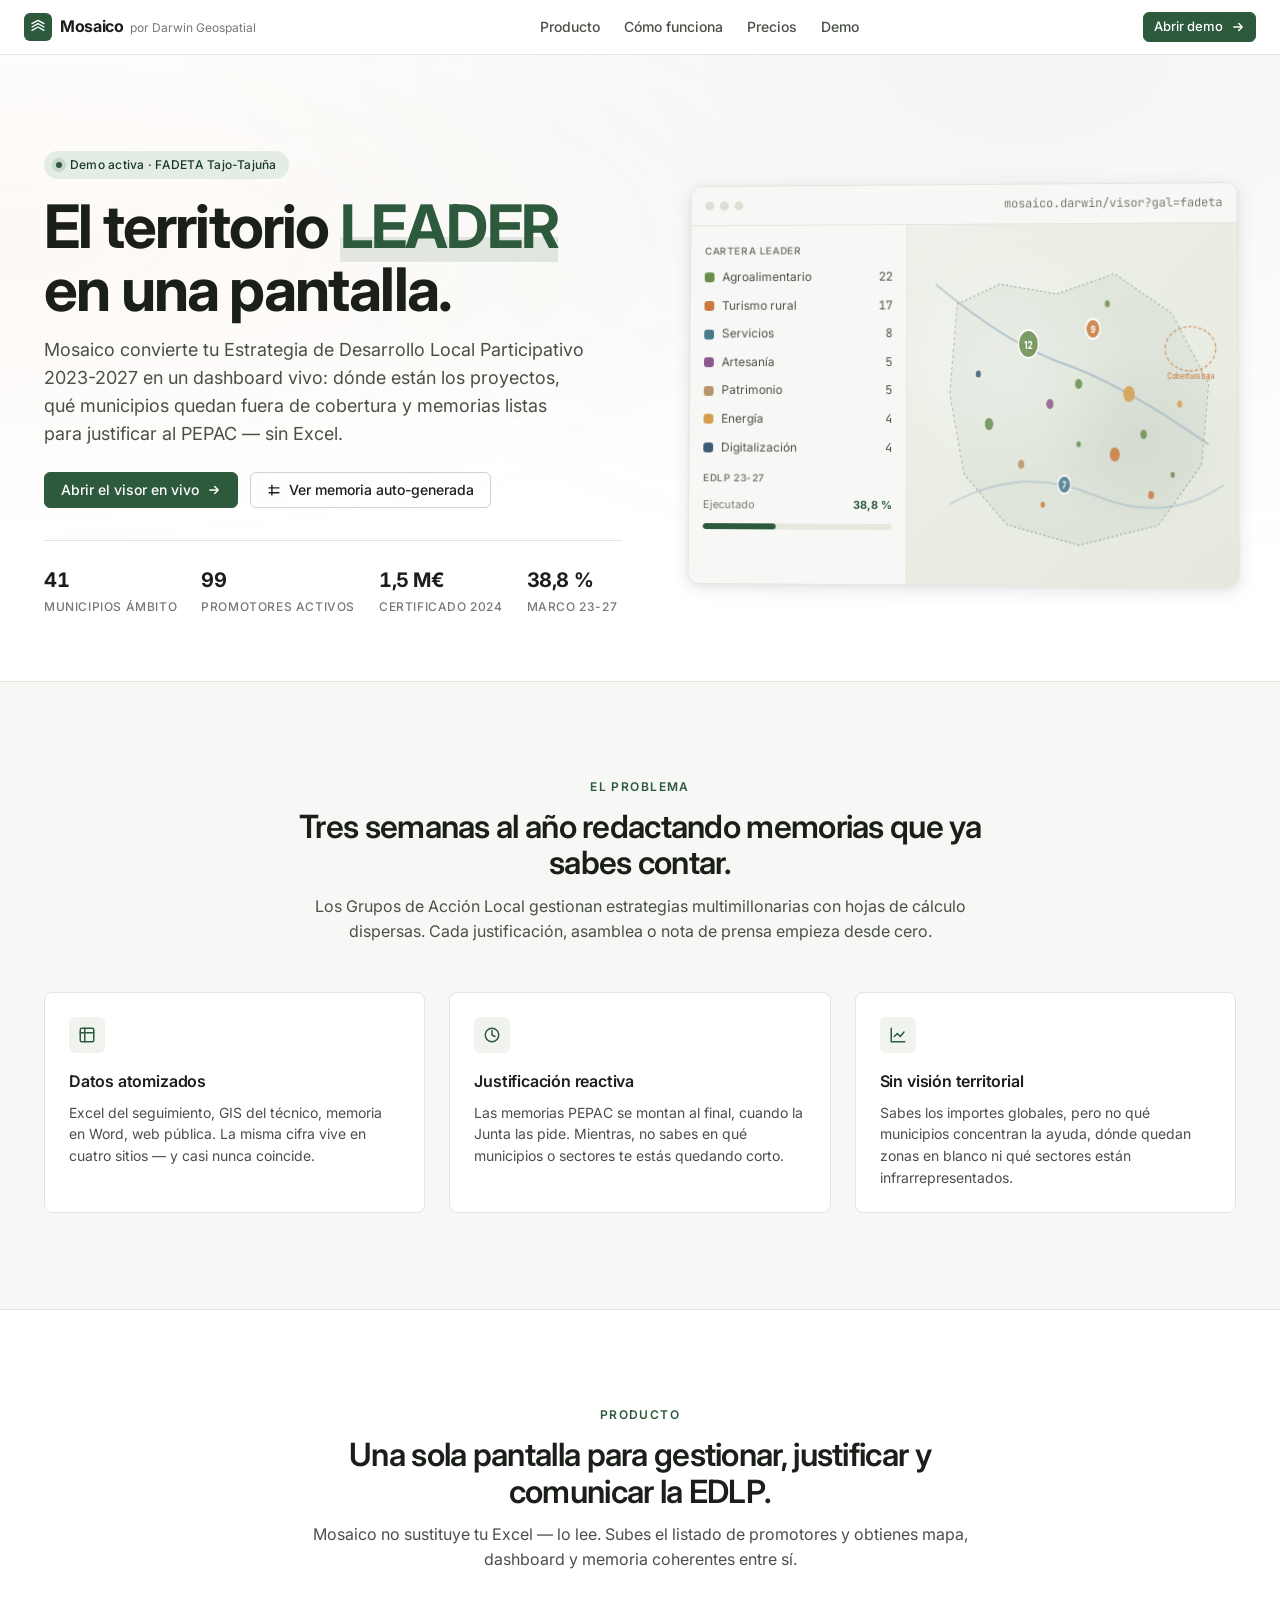
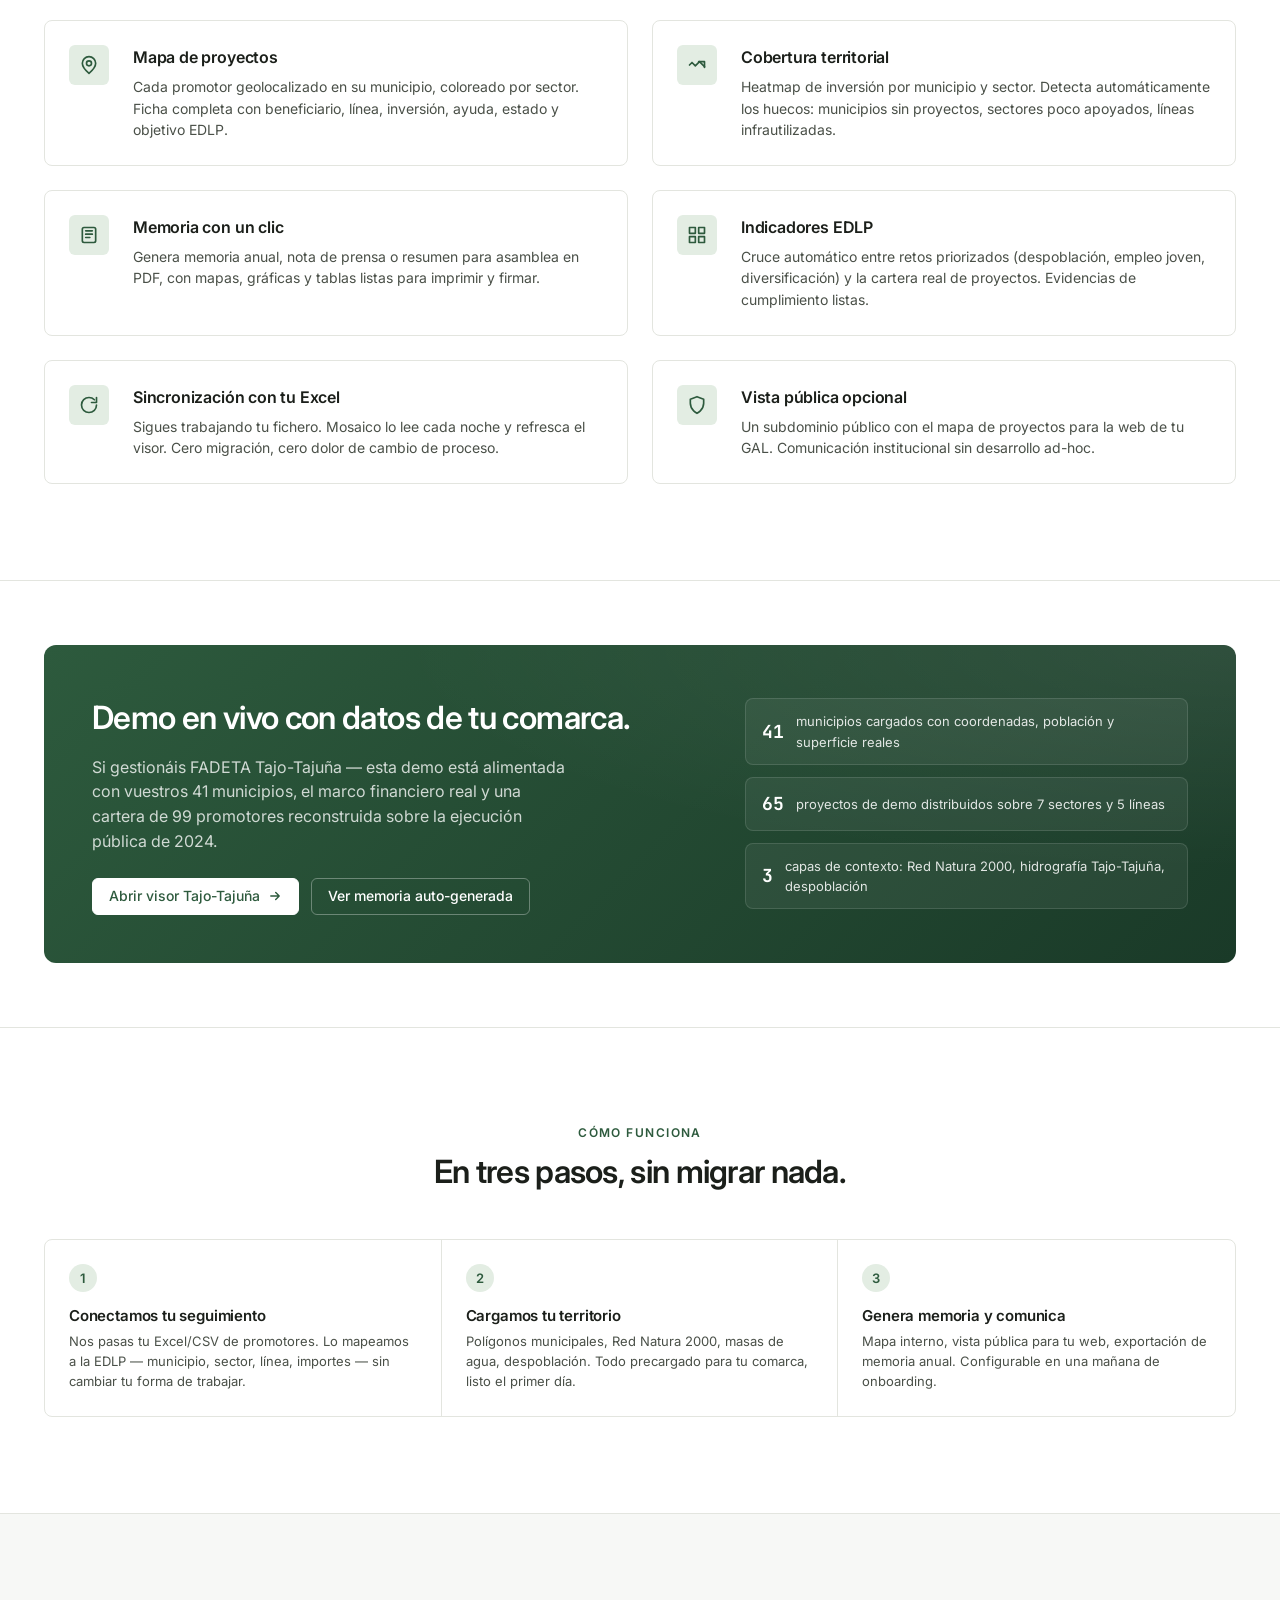
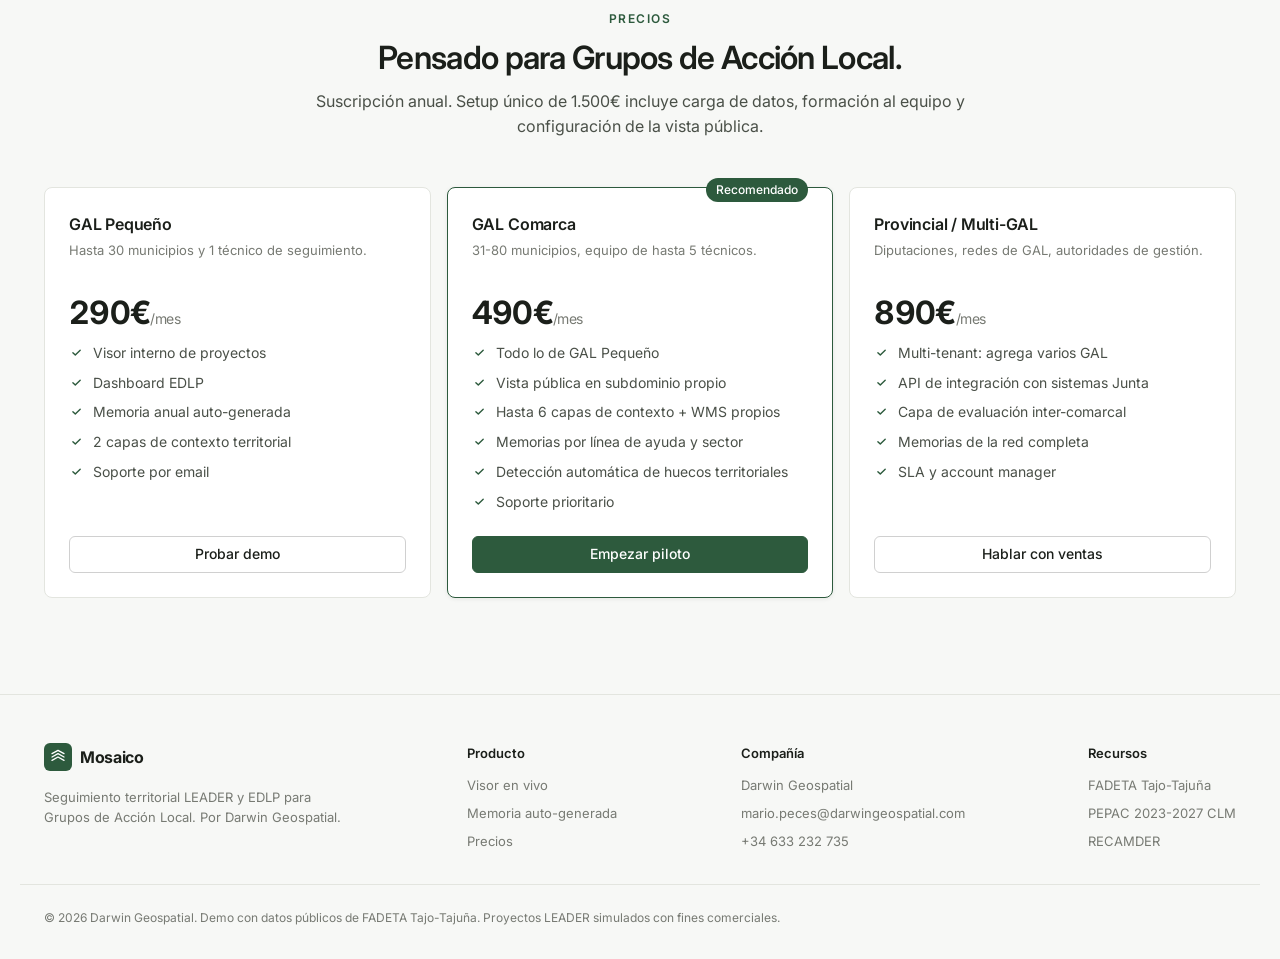
==== index.html @ a71afa83 "Add Mosaico: visor + landing + memoria LEADER FADETA Tajo-Tajuña Sitio estático servible desde GitHu" ====
<!DOCTYPE html>
<html lang="es">
<head>
<meta charset="UTF-8" />
<meta name="viewport" content="width=device-width, initial-scale=1" />
<title>Mosaico · Seguimiento territorial LEADER para Grupos de Acción Local</title>
<meta name="description" content="Mosaico convierte tu EDLP 2023-2027 en un dashboard vivo. Visor de proyectos LEADER, indicadores de cobertura territorial y memoria con un clic. Demo en vivo con datos de FADETA Tajo-Tajuña." />
<link rel="icon" type="image/svg+xml" href="data:image/svg+xml;utf8,<svg xmlns='http://www.w3.org/2000/svg' viewBox='0 0 32 32'><rect width='32' height='32' rx='7' fill='%232D5A3D'/><path d='M9 22V13l7-4 7 4v9' stroke='white' stroke-width='2' fill='none' stroke-linecap='round' stroke-linejoin='round'/><circle cx='16' cy='17' r='2.2' fill='white'/></svg>" />
<link rel="preconnect" href="https://fonts.googleapis.com" />
<link rel="preconnect" href="https://fonts.gstatic.com" crossorigin />
<link href="https://fonts.googleapis.com/css2?family=Inter:wght@400;500;600;700;800&family=JetBrains+Mono:wght@400;500;700&display=swap" rel="stylesheet" />
<link rel="stylesheet" href="assets/css/main.css" />
<link rel="stylesheet" href="assets/css/landing.css" />
</head>
<body>

<!-- =========== Topbar =========== -->
<header class="topbar">
  <a class="brand" href="./">
    <span class="brand-mark" aria-hidden="true">
      <svg viewBox="0 0 24 24" fill="none" stroke="currentColor" stroke-width="2" stroke-linecap="round" stroke-linejoin="round">
        <path d="M3 17l9-5 9 5"/><path d="M3 12l9-5 9 5"/><path d="M3 7l9-5 9 5"/>
      </svg>
    </span>
    <span class="brand-name">Mosaico<span class="sub">por Darwin Geospatial</span></span>
  </a>
  <nav class="nav-links">
    <a href="#producto">Producto</a>
    <a href="#como-funciona">Cómo funciona</a>
    <a href="#precios">Precios</a>
    <a href="visor.html">Demo</a>
  </nav>
  <div style="display:flex; gap:8px;">
    <a href="visor.html" class="btn btn-primary btn-sm">
      Abrir demo
      <svg viewBox="0 0 20 20" fill="currentColor"><path d="M3 10a1 1 0 011-1h9.586L10.293 5.707a1 1 0 011.414-1.414l5 5a1 1 0 010 1.414l-5 5a1 1 0 01-1.414-1.414L13.586 11H4a1 1 0 01-1-1z"/></svg>
    </a>
  </div>
</header>

<!-- =========== Hero =========== -->
<section class="hero">
  <div class="container">
    <div class="hero-grid">
      <div>
        <span class="hero-eyebrow"><span class="dot"></span> Demo activa · FADETA Tajo-Tajuña</span>
        <h1>El territorio <em>LEADER</em><br/>en una pantalla.</h1>
        <p class="hero-sub">
          Mosaico convierte tu Estrategia de Desarrollo Local Participativo 2023-2027 en un dashboard vivo:
          dónde están los proyectos, qué municipios quedan fuera de cobertura y memorias listas para justificar al PEPAC — sin Excel.
        </p>
        <div class="hero-actions">
          <a class="btn btn-primary" href="visor.html">
            Abrir el visor en vivo
            <svg viewBox="0 0 20 20" fill="currentColor"><path d="M3 10a1 1 0 011-1h9.586L10.293 5.707a1 1 0 011.414-1.414l5 5a1 1 0 010 1.414l-5 5a1 1 0 01-1.414-1.414L13.586 11H4a1 1 0 01-1-1z"/></svg>
          </a>
          <a class="btn btn-ghost" href="memoria.html">
            <svg viewBox="0 0 20 20" fill="none" stroke="currentColor" stroke-width="2" stroke-linecap="round" stroke-linejoin="round">
              <path d="M7 3v14M3 7h14M3 14h14"/>
            </svg>
            Ver memoria auto-generada
          </a>
        </div>

        <div class="hero-meta">
          <div class="item"><span class="num">41</span><span class="lbl">Municipios ámbito</span></div>
          <div class="item"><span class="num">99</span><span class="lbl">Promotores activos</span></div>
          <div class="item"><span class="num">1,5 M€</span><span class="lbl">Certificado 2024</span></div>
          <div class="item"><span class="num">38,8 %</span><span class="lbl">Marco 23-27</span></div>
        </div>
      </div>

      <!-- Preview card (mini mock-up del visor) -->
      <div class="preview-card" aria-hidden="true">
        <div class="preview-card-head">
          <div class="dot-row"><span></span><span></span><span></span></div>
          <div class="url">mosaico.darwin/visor?gal=fadeta</div>
        </div>
        <div class="preview-card-body">
          <aside class="preview-side">
            <div class="label">Cartera LEADER</div>
            <div class="row"><span class="sw" style="background:#6B8E4E"></span><span>Agroalimentario</span><span style="margin-left:auto" class="mono">22</span></div>
            <div class="row"><span class="sw" style="background:#C97B3F"></span><span>Turismo rural</span><span style="margin-left:auto" class="mono">17</span></div>
            <div class="row"><span class="sw" style="background:#4A7A8C"></span><span>Servicios</span><span style="margin-left:auto" class="mono">8</span></div>
            <div class="row"><span class="sw" style="background:#8B5A8C"></span><span>Artesanía</span><span style="margin-left:auto" class="mono">5</span></div>
            <div class="row"><span class="sw" style="background:#B8956A"></span><span>Patrimonio</span><span style="margin-left:auto" class="mono">5</span></div>
            <div class="row"><span class="sw" style="background:#D4A04C"></span><span>Energía</span><span style="margin-left:auto" class="mono">4</span></div>
            <div class="row"><span class="sw" style="background:#3E5C76"></span><span>Digitalización</span><span style="margin-left:auto" class="mono">4</span></div>

            <div class="label">EDLP 23-27</div>
            <div class="row" style="font-size:11px; color:var(--ink-3);">Ejecutado <strong style="color:var(--accent); margin-left:auto;">38,8 %</strong></div>
            <div style="height:6px; background:#E5E9DD; border-radius:3px; overflow:hidden;">
              <div style="height:100%; width:38.8%; background:var(--accent); border-radius:3px;"></div>
            </div>
          </aside>
          <div class="preview-map">
            <svg viewBox="0 0 460 360" preserveAspectRatio="none">
              <!-- river curves (Tajuña + Tajo) -->
              <path d="M40 60 Q140 120, 220 140 T420 220" stroke="#9CB7C9" stroke-width="2.5" fill="none" opacity="0.55"/>
              <path d="M60 280 Q160 240, 260 270 T440 260" stroke="#9CB7C9" stroke-width="2" fill="none" opacity="0.45"/>
              <!-- comarca outline (rough Alcarria shape) -->
              <path d="M70 80 L130 60 L210 70 L290 50 L370 90 L420 160 L410 240 L350 300 L240 320 L140 300 L80 250 L60 170 Z"
                    fill="rgba(45,90,61,0.05)" stroke="rgba(45,90,61,0.3)" stroke-width="1.5" stroke-dasharray="3 3"/>
              <!-- municipality points (approx positions for Alcarria) -->
              <g>
                <!-- Brihuega (big) -->
                <circle cx="170" cy="120" r="14" fill="#6B8E4E" opacity="0.85"/>
                <circle cx="170" cy="120" r="14" fill="none" stroke="#fff" stroke-width="2"/>
                <text x="170" y="125" text-anchor="middle" fill="#fff" font-size="11" font-weight="700" font-family="Inter">12</text>
                <!-- Cifuentes -->
                <circle cx="260" cy="105" r="10" fill="#C97B3F" opacity="0.85"/>
                <circle cx="260" cy="105" r="10" fill="none" stroke="#fff" stroke-width="2"/>
                <text x="260" y="109" text-anchor="middle" fill="#fff" font-size="10" font-weight="700" font-family="Inter">9</text>
                <!-- Sacedón -->
                <circle cx="220" cy="260" r="9" fill="#4A7A8C" opacity="0.85"/>
                <circle cx="220" cy="260" r="9" fill="none" stroke="#fff" stroke-width="2"/>
                <text x="220" y="264" text-anchor="middle" fill="#fff" font-size="10" font-weight="700" font-family="Inter">7</text>
                <!-- Trillo -->
                <circle cx="310" cy="170" r="8" fill="#D4A04C" opacity="0.85"/>
                <!-- Pareja -->
                <circle cx="290" cy="230" r="7" fill="#C97B3F" opacity="0.85"/>
                <!-- Tendilla -->
                <circle cx="115" cy="200" r="6" fill="#6B8E4E" opacity="0.85"/>
                <!-- smaller -->
                <circle cx="200" cy="180" r="5" fill="#8B5A8C" opacity="0.85"/>
                <circle cx="240" cy="160" r="5" fill="#6B8E4E" opacity="0.85"/>
                <circle cx="160" cy="240" r="4.5" fill="#B8956A" opacity="0.85"/>
                <circle cx="330" cy="210" r="4.5" fill="#6B8E4E" opacity="0.85"/>
                <circle cx="340" cy="270" r="4" fill="#C97B3F" opacity="0.85"/>
                <circle cx="100" cy="150" r="3.5" fill="#3E5C76" opacity="0.85"/>
                <circle cx="280" cy="80" r="3.5" fill="#6B8E4E" opacity="0.85"/>
                <circle cx="380" cy="180" r="3.5" fill="#D4A04C" opacity="0.85"/>
                <circle cx="370" cy="250" r="3" fill="#6B8E4E" opacity="0.85"/>
                <circle cx="190" cy="280" r="3" fill="#C97B3F" opacity="0.85"/>
                <circle cx="240" cy="220" r="3" fill="#6B8E4E" opacity="0.85"/>
              </g>
              <!-- highlight gap area -->
              <ellipse cx="395" cy="125" rx="35" ry="22" fill="none" stroke="#C97B3F" stroke-width="1.5" stroke-dasharray="4 3" opacity="0.7"/>
              <text x="395" y="155" text-anchor="middle" font-family="Inter" font-size="9" font-weight="600" fill="#C97B3F" opacity="0.85">Cobertura baja</text>
            </svg>
          </div>
        </div>
      </div>

    </div>
  </div>
</section>

<!-- =========== Problem =========== -->
<section class="section problem" id="producto">
  <div class="container">
    <div class="section-head">
      <div class="section-eyebrow">El problema</div>
      <h2 class="section-title">Tres semanas al año redactando memorias que ya sabes contar.</h2>
      <p class="section-sub">Los Grupos de Acción Local gestionan estrategias multimillonarias con hojas de cálculo dispersas. Cada justificación, asamblea o nota de prensa empieza desde cero.</p>
    </div>
    <div class="problem-grid">
      <div class="problem-card">
        <div class="icon">
          <svg viewBox="0 0 24 24" width="18" height="18" fill="none" stroke="currentColor" stroke-width="2" stroke-linecap="round" stroke-linejoin="round"><rect x="3" y="3" width="18" height="18" rx="2"/><path d="M9 3v18M3 9h18"/></svg>
        </div>
        <h3>Datos atomizados</h3>
        <p>Excel del seguimiento, GIS del técnico, memoria en Word, web pública. La misma cifra vive en cuatro sitios — y casi nunca coincide.</p>
      </div>
      <div class="problem-card">
        <div class="icon">
          <svg viewBox="0 0 24 24" width="18" height="18" fill="none" stroke="currentColor" stroke-width="2" stroke-linecap="round" stroke-linejoin="round"><circle cx="12" cy="12" r="9"/><path d="M12 6v6l4 2"/></svg>
        </div>
        <h3>Justificación reactiva</h3>
        <p>Las memorias PEPAC se montan al final, cuando la Junta las pide. Mientras, no sabes en qué municipios o sectores te estás quedando corto.</p>
      </div>
      <div class="problem-card">
        <div class="icon">
          <svg viewBox="0 0 24 24" width="18" height="18" fill="none" stroke="currentColor" stroke-width="2" stroke-linecap="round" stroke-linejoin="round"><path d="M3 3v18h18"/><path d="M7 14l4-4 4 4 5-6"/></svg>
        </div>
        <h3>Sin visión territorial</h3>
        <p>Sabes los importes globales, pero no qué municipios concentran la ayuda, dónde quedan zonas en blanco ni qué sectores están infrarrepresentados.</p>
      </div>
    </div>
  </div>
</section>

<!-- =========== Features =========== -->
<section class="section">
  <div class="container">
    <div class="section-head">
      <div class="section-eyebrow">Producto</div>
      <h2 class="section-title">Una sola pantalla para gestionar, justificar y comunicar la EDLP.</h2>
      <p class="section-sub">Mosaico no sustituye tu Excel — lo lee. Subes el listado de promotores y obtienes mapa, dashboard y memoria coherentes entre sí.</p>
    </div>
    <div class="features-grid">

      <div class="feature">
        <div class="feature-icon">
          <svg viewBox="0 0 24 24" width="20" height="20" fill="none" stroke="currentColor" stroke-width="2" stroke-linecap="round" stroke-linejoin="round"><circle cx="12" cy="10" r="3"/><path d="M12 2a8 8 0 00-8 8c0 5.4 8 12 8 12s8-6.6 8-12a8 8 0 00-8-8z"/></svg>
        </div>
        <div>
          <h3>Mapa de proyectos</h3>
          <p>Cada promotor geolocalizado en su municipio, coloreado por sector. Ficha completa con beneficiario, línea, inversión, ayuda, estado y objetivo EDLP.</p>
        </div>
      </div>

      <div class="feature">
        <div class="feature-icon">
          <svg viewBox="0 0 24 24" width="20" height="20" fill="none" stroke="currentColor" stroke-width="2" stroke-linecap="round" stroke-linejoin="round"><path d="M3 12l3-3 4 4 5-5 6 6"/><path d="M14 8h7v7"/></svg>
        </div>
        <div>
          <h3>Cobertura territorial</h3>
          <p>Heatmap de inversión por municipio y sector. Detecta automáticamente los huecos: municipios sin proyectos, sectores poco apoyados, líneas infrautilizadas.</p>
        </div>
      </div>

      <div class="feature">
        <div class="feature-icon">
          <svg viewBox="0 0 24 24" width="20" height="20" fill="none" stroke="currentColor" stroke-width="2" stroke-linecap="round" stroke-linejoin="round"><rect x="4" y="3" width="16" height="18" rx="2"/><path d="M8 7h8M8 11h8M8 15h5"/></svg>
        </div>
        <div>
          <h3>Memoria con un clic</h3>
          <p>Genera memoria anual, nota de prensa o resumen para asamblea en PDF, con mapas, gráficas y tablas listas para imprimir y firmar.</p>
        </div>
      </div>

      <div class="feature">
        <div class="feature-icon">
          <svg viewBox="0 0 24 24" width="20" height="20" fill="none" stroke="currentColor" stroke-width="2" stroke-linecap="round" stroke-linejoin="round"><rect x="3" y="3" width="7" height="7"/><rect x="14" y="3" width="7" height="7"/><rect x="3" y="14" width="7" height="7"/><rect x="14" y="14" width="7" height="7"/></svg>
        </div>
        <div>
          <h3>Indicadores EDLP</h3>
          <p>Cruce automático entre retos priorizados (despoblación, empleo joven, diversificación) y la cartera real de proyectos. Evidencias de cumplimiento listas.</p>
        </div>
      </div>

      <div class="feature">
        <div class="feature-icon">
          <svg viewBox="0 0 24 24" width="20" height="20" fill="none" stroke="currentColor" stroke-width="2" stroke-linecap="round" stroke-linejoin="round"><path d="M21 12c0 5-4 9-9 9s-9-4-9-9 4-9 9-9c2.5 0 4.8 1 6.5 2.7"/><path d="M21 3v6h-6"/></svg>
        </div>
        <div>
          <h3>Sincronización con tu Excel</h3>
          <p>Sigues trabajando tu fichero. Mosaico lo lee cada noche y refresca el visor. Cero migración, cero dolor de cambio de proceso.</p>
        </div>
      </div>

      <div class="feature">
        <div class="feature-icon">
          <svg viewBox="0 0 24 24" width="20" height="20" fill="none" stroke="currentColor" stroke-width="2" stroke-linecap="round" stroke-linejoin="round"><path d="M12 22s8-4 8-12V5l-8-3-8 3v5c0 8 8 12 8 12z"/></svg>
        </div>
        <div>
          <h3>Vista pública opcional</h3>
          <p>Un subdominio público con el mapa de proyectos para la web de tu GAL. Comunicación institucional sin desarrollo ad-hoc.</p>
        </div>
      </div>

    </div>
  </div>
</section>

<!-- =========== Demo banner =========== -->
<section class="section section-tight">
  <div class="container">
    <div class="demo-banner">
      <div>
        <h2>Demo en vivo con datos de tu comarca.</h2>
        <p>
          Si gestionáis FADETA Tajo-Tajuña — esta demo está alimentada con vuestros 41 municipios,
          el marco financiero real y una cartera de 99 promotores reconstruida sobre la ejecución pública de 2024.
        </p>
        <div style="display:flex; gap:12px; flex-wrap:wrap;">
          <a class="btn btn-primary" href="visor.html">
            Abrir visor Tajo-Tajuña
            <svg viewBox="0 0 20 20" fill="currentColor"><path d="M3 10a1 1 0 011-1h9.586L10.293 5.707a1 1 0 011.414-1.414l5 5a1 1 0 010 1.414l-5 5a1 1 0 01-1.414-1.414L13.586 11H4a1 1 0 01-1-1z"/></svg>
          </a>
          <a class="btn btn-ghost" href="memoria.html">Ver memoria auto-generada</a>
        </div>
      </div>
      <div class="demo-banner-side">
        <div class="mini"><span class="num">41</span> municipios cargados con coordenadas, población y superficie reales</div>
        <div class="mini"><span class="num">65</span> proyectos de demo distribuidos sobre 7 sectores y 5 líneas</div>
        <div class="mini"><span class="num">3</span> capas de contexto: Red Natura 2000, hidrografía Tajo-Tajuña, despoblación</div>
      </div>
    </div>
  </div>
</section>

<!-- =========== Cómo funciona =========== -->
<section class="section" id="como-funciona">
  <div class="container">
    <div class="section-head">
      <div class="section-eyebrow">Cómo funciona</div>
      <h2 class="section-title">En tres pasos, sin migrar nada.</h2>
    </div>
    <div class="steps">
      <div class="step">
        <div class="num">1</div>
        <h3>Conectamos tu seguimiento</h3>
        <p>Nos pasas tu Excel/CSV de promotores. Lo mapeamos a la EDLP — municipio, sector, línea, importes — sin cambiar tu forma de trabajar.</p>
      </div>
      <div class="step">
        <div class="num">2</div>
        <h3>Cargamos tu territorio</h3>
        <p>Polígonos municipales, Red Natura 2000, masas de agua, despoblación. Todo precargado para tu comarca, listo el primer día.</p>
      </div>
      <div class="step">
        <div class="num">3</div>
        <h3>Genera memoria y comunica</h3>
        <p>Mapa interno, vista pública para tu web, exportación de memoria anual. Configurable en una mañana de onboarding.</p>
      </div>
    </div>
  </div>
</section>

<!-- =========== Pricing =========== -->
<section class="section problem" id="precios">
  <div class="container">
    <div class="section-head">
      <div class="section-eyebrow">Precios</div>
      <h2 class="section-title">Pensado para Grupos de Acción Local.</h2>
      <p class="section-sub">Suscripción anual. Setup único de 1.500€ incluye carga de datos, formación al equipo y configuración de la vista pública.</p>
    </div>
    <div class="pricing-grid">

      <div class="price">
        <h3>GAL Pequeño</h3>
        <p class="desc">Hasta 30 municipios y 1 técnico de seguimiento.</p>
        <div class="price-amt">290€<span class="per">/mes</span></div>
        <ul>
          <li>Visor interno de proyectos</li>
          <li>Dashboard EDLP</li>
          <li>Memoria anual auto-generada</li>
          <li>2 capas de contexto territorial</li>
          <li>Soporte por email</li>
        </ul>
        <a class="btn btn-ghost" href="visor.html">Probar demo</a>
      </div>

      <div class="price featured">
        <h3>GAL Comarca</h3>
        <p class="desc">31-80 municipios, equipo de hasta 5 técnicos.</p>
        <div class="price-amt">490€<span class="per">/mes</span></div>
        <ul>
          <li>Todo lo de GAL Pequeño</li>
          <li>Vista pública en subdominio propio</li>
          <li>Hasta 6 capas de contexto + WMS propios</li>
          <li>Memorias por línea de ayuda y sector</li>
          <li>Detección automática de huecos territoriales</li>
          <li>Soporte prioritario</li>
        </ul>
        <a class="btn btn-primary" href="visor.html">Empezar piloto</a>
      </div>

      <div class="price">
        <h3>Provincial / Multi-GAL</h3>
        <p class="desc">Diputaciones, redes de GAL, autoridades de gestión.</p>
        <div class="price-amt">890€<span class="per">/mes</span></div>
        <ul>
          <li>Multi-tenant: agrega varios GAL</li>
          <li>API de integración con sistemas Junta</li>
          <li>Capa de evaluación inter-comarcal</li>
          <li>Memorias de la red completa</li>
          <li>SLA y account manager</li>
        </ul>
        <a class="btn btn-ghost" href="mailto:mario.peces@darwingeospatial.com">Hablar con ventas</a>
      </div>

    </div>
  </div>
</section>

<!-- =========== Footer =========== -->
<footer class="footer">
  <div class="container">
    <div class="col" style="max-width:300px;">
      <a class="brand" href="./" style="margin-bottom:8px;">
        <span class="brand-mark"><svg viewBox="0 0 24 24" fill="none" stroke="currentColor" stroke-width="2" stroke-linecap="round" stroke-linejoin="round"><path d="M3 17l9-5 9 5"/><path d="M3 12l9-5 9 5"/><path d="M3 7l9-5 9 5"/></svg></span>
        <span class="brand-name">Mosaico</span>
      </a>
      <p>Seguimiento territorial LEADER y EDLP para Grupos de Acción Local. Por Darwin Geospatial.</p>
    </div>
    <div class="col">
      <span class="col-title">Producto</span>
      <a href="visor.html">Visor en vivo</a>
      <a href="memoria.html">Memoria auto-generada</a>
      <a href="#precios">Precios</a>
    </div>
    <div class="col">
      <span class="col-title">Compañía</span>
      <a href="https://darwingeospatial.com" target="_blank" rel="noopener">Darwin Geospatial</a>
      <a href="mailto:mario.peces@darwingeospatial.com">mario.peces@darwingeospatial.com</a>
      <a href="tel:+34633232735">+34 633 232 735</a>
    </div>
    <div class="col">
      <span class="col-title">Recursos</span>
      <a href="https://fadeta.es" target="_blank" rel="noopener">FADETA Tajo-Tajuña</a>
      <a href="https://www.castillalamancha.es" target="_blank" rel="noopener">PEPAC 2023-2027 CLM</a>
      <a href="https://www.recamder.es" target="_blank" rel="noopener">RECAMDER</a>
    </div>
  </div>
  <div class="container" style="margin-top:32px; padding-top:24px; border-top:1px solid var(--border); font-size:12px;">
    <span>© 2026 Darwin Geospatial. Demo con datos públicos de FADETA Tajo-Tajuña. Proyectos LEADER simulados con fines comerciales.</span>
  </div>
</footer>

</body>
</html>
---- assets/css/main.css ----
:root {
  /* Neutral scale — alineada con OpenPAS HDH / CONFOR-CCAD */
  --bg:        #FFFFFF;
  --bg-soft:   #F7F8F6;
  --bg-tint:   #F1F4EE;
  --surface:   #FFFFFF;
  --border:    #E3E5DF;
  --border-strong: #D0D0D0;
  --ink:       #1B1F1A;
  --ink-2:     #4A5048;
  --ink-3:     #777A73;
  --ink-4:     #9CA098;

  /* Accent (territorio · verde forestal) */
  --accent:        #2D5A3D;
  --accent-hover:  #224530;
  --accent-soft:   #E3EDE3;
  --accent-ink:    #1A3A28;

  /* Sectors (sincronizados con data/edlp.json) */
  --sec-agro:    #6B8E4E;
  --sec-tur:     #C97B3F;
  --sec-art:     #8B5A8C;
  --sec-srv:     #4A7A8C;
  --sec-pat:     #B8956A;
  --sec-dig:     #3E5C76;
  --sec-ene:     #D4A04C;

  /* Status */
  --st-sol: #A0A0A0;
  --st-apr: #4A7A8C;
  --st-eje: #D4A04C;
  --st-fin: #6B8E4E;
  --st-jus: #2D5A3D;

  /* Shadows (suaves, estilo Darwin) */
  --shadow-1: 0 1px 2px rgba(20, 24, 18, 0.04), 0 1px 1px rgba(20, 24, 18, 0.03);
  --shadow-2: 0 1px 4px rgba(20, 24, 18, 0.08);
  --shadow-3: 0 4px 18px rgba(20, 24, 18, 0.10), 0 2px 6px rgba(20, 24, 18, 0.05);
  --shadow-pop: 0 10px 30px rgba(20, 24, 18, 0.16);

  /* Radii */
  --r-1: 4px;
  --r-2: 6px;
  --r-3: 8px;
  --r-4: 12px;
  --r-pill: 999px;

  /* Spacing */
  --s-1: 4px;
  --s-2: 8px;
  --s-3: 12px;
  --s-4: 16px;
  --s-5: 24px;
  --s-6: 32px;
  --s-7: 48px;
  --s-8: 64px;
  --s-9: 96px;

  /* Type */
  --font-sans: 'Inter', system-ui, -apple-system, BlinkMacSystemFont, 'Segoe UI', sans-serif;
  --font-mono: 'JetBrains Mono', ui-monospace, SFMono-Regular, Menlo, monospace;

  --fs-12: 12px;
  --fs-13: 13px;
  --fs-14: 14px;
  --fs-15: 15px;
  --fs-16: 16px;
  --fs-18: 18px;
  --fs-20: 20px;
  --fs-24: 24px;
  --fs-32: 32px;
  --fs-44: 44px;
  --fs-60: 60px;
}

/* ========== Reset ========== */
*, *::before, *::after { box-sizing: border-box; }
html, body { margin: 0; padding: 0; }
body {
  font-family: var(--font-sans);
  font-size: var(--fs-15);
  line-height: 1.55;
  color: var(--ink);
  background: var(--bg);
  -webkit-font-smoothing: antialiased;
  text-rendering: optimizeLegibility;
}
img, svg { display: block; max-width: 100%; }
a { color: inherit; text-decoration: none; }
button { font: inherit; cursor: pointer; }
h1, h2, h3, h4, h5, h6 { margin: 0; font-weight: 600; letter-spacing: -0.012em; }
p { margin: 0; }
hr { border: 0; border-top: 1px solid var(--border); margin: var(--s-5) 0; }

/* ========== Layout containers ========== */
.container {
  width: 100%;
  max-width: 1240px;
  margin: 0 auto;
  padding: 0 var(--s-5);
}
.container-narrow {
  max-width: 880px;
  margin: 0 auto;
  padding: 0 var(--s-5);
}

/* ========== Top navigation (shared) ========== */
.topbar {
  display: flex;
  align-items: center;
  justify-content: space-between;
  padding: var(--s-3) var(--s-5);
  border-bottom: 1px solid var(--border);
  background: var(--surface);
  position: sticky;
  top: 0;
  z-index: 50;
  backdrop-filter: saturate(180%) blur(8px);
  background: rgba(255,255,255,0.85);
}
.brand {
  display: flex;
  align-items: center;
  gap: var(--s-2);
  font-weight: 700;
  letter-spacing: -0.02em;
  font-size: var(--fs-16);
  color: var(--ink);
}
.brand-mark {
  width: 28px; height: 28px;
  border-radius: var(--r-2);
  background: var(--accent);
  display: grid; place-items: center;
  color: #fff;
}
.brand-mark svg { width: 16px; height: 16px; }
.brand-name { display: flex; align-items: baseline; gap: 6px; }
.brand-name .sub {
  font-weight: 400;
  font-size: var(--fs-12);
  color: var(--ink-3);
  letter-spacing: 0;
}
.nav-links {
  display: flex;
  align-items: center;
  gap: var(--s-5);
}
.nav-links a {
  font-size: var(--fs-14);
  color: var(--ink-2);
  font-weight: 500;
}
.nav-links a:hover { color: var(--ink); }

/* ========== Buttons ========== */
.btn {
  display: inline-flex;
  align-items: center;
  justify-content: center;
  gap: var(--s-2);
  padding: 9px 16px;
  border-radius: var(--r-2);
  border: 1px solid transparent;
  font-size: var(--fs-14);
  font-weight: 500;
  line-height: 1.2;
  cursor: pointer;
  transition: background 120ms ease, border-color 120ms ease, color 120ms ease, transform 120ms ease;
  white-space: nowrap;
}
.btn-primary {
  background: var(--accent);
  color: #fff;
  border-color: var(--accent);
}
.btn-primary:hover { background: var(--accent-hover); border-color: var(--accent-hover); }
.btn-ghost {
  background: transparent;
  color: var(--ink);
  border-color: var(--border-strong);
}
.btn-ghost:hover { background: var(--bg-soft); }
.btn-quiet {
  background: transparent;
  color: var(--ink-2);
  border-color: transparent;
}
.btn-quiet:hover { color: var(--ink); background: var(--bg-soft); }
.btn-sm { padding: 6px 10px; font-size: var(--fs-13); }
.btn svg { width: 14px; height: 14px; }

/* ========== Pills / badges ========== */
.pill {
  display: inline-flex;
  align-items: center;
  gap: 6px;
  padding: 4px 10px;
  border-radius: var(--r-pill);
  font-size: var(--fs-12);
  font-weight: 500;
  background: var(--bg-tint);
  color: var(--ink-2);
  border: 1px solid var(--border);
}
.pill-dot {
  width: 6px; height: 6px;
  border-radius: 50%;
  background: var(--accent);
}
.pill-accent {
  background: var(--accent-soft);
  color: var(--accent-ink);
  border-color: transparent;
}

/* ========== Footer ========== */
.footer {
  border-top: 1px solid var(--border);
  background: var(--bg-soft);
  padding: var(--s-7) 0 var(--s-6);
  color: var(--ink-3);
  font-size: var(--fs-13);
}
.footer .container {
  display: flex;
  flex-wrap: wrap;
  gap: var(--s-5);
  justify-content: space-between;
  align-items: flex-start;
}
.footer .col {
  display: flex; flex-direction: column; gap: var(--s-2);
}
.footer .col-title {
  color: var(--ink);
  font-weight: 600;
  font-size: var(--fs-13);
  margin-bottom: 4px;
}
.footer a:hover { color: var(--ink); }

/* ========== Utility ========== */
.mono { font-family: var(--font-mono); font-variant-numeric: tabular-nums; }
.muted { color: var(--ink-3); }
.small { font-size: var(--fs-13); }
.tiny { font-size: var(--fs-12); }
.uppercase { text-transform: uppercase; letter-spacing: 0.06em; font-size: var(--fs-12); font-weight: 600; color: var(--ink-3); }
.hidden { display: none !important; }
---- assets/css/landing.css ----
/* =====================================================================
   Landing — Mosaico
   ===================================================================== */

/* ===== Hero ===== */
.hero {
  position: relative;
  padding: var(--s-9) 0 var(--s-8);
  background:
    radial-gradient(ellipse at 80% 0%, rgba(45, 90, 61, 0.06), transparent 60%),
    radial-gradient(ellipse at 0% 30%, rgba(201, 123, 63, 0.05), transparent 50%),
    var(--bg);
  overflow: hidden;
}
.hero-grid {
  display: grid;
  grid-template-columns: 1.05fr 1fr;
  gap: var(--s-8);
  align-items: center;
}
.hero-eyebrow {
  display: inline-flex;
  align-items: center;
  gap: var(--s-2);
  padding: 5px 12px;
  background: var(--accent-soft);
  color: var(--accent-ink);
  border-radius: var(--r-pill);
  font-size: var(--fs-12);
  font-weight: 500;
  letter-spacing: 0.02em;
  margin-bottom: var(--s-4);
}
.hero-eyebrow .dot {
  width: 6px; height: 6px;
  border-radius: 50%;
  background: var(--accent);
  box-shadow: 0 0 0 4px rgba(45, 90, 61, 0.15);
  animation: pulse 2.4s ease-in-out infinite;
}
@keyframes pulse {
  0%, 100% { box-shadow: 0 0 0 4px rgba(45, 90, 61, 0.15); }
  50% { box-shadow: 0 0 0 8px rgba(45, 90, 61, 0); }
}

.hero h1 {
  font-size: var(--fs-60);
  line-height: 1.04;
  letter-spacing: -0.03em;
  font-weight: 700;
  margin-bottom: var(--s-4);
  color: var(--ink);
}
.hero h1 em {
  font-style: normal;
  color: var(--accent);
  background: linear-gradient(180deg, transparent 65%, rgba(45, 90, 61, 0.12) 65%);
}
.hero-sub {
  font-size: var(--fs-18);
  color: var(--ink-2);
  line-height: 1.55;
  max-width: 540px;
  margin-bottom: var(--s-5);
}
.hero-actions {
  display: flex;
  gap: var(--s-3);
  align-items: center;
  flex-wrap: wrap;
}
.hero-meta {
  display: flex;
  gap: var(--s-5);
  margin-top: var(--s-6);
  padding-top: var(--s-5);
  border-top: 1px solid var(--border);
  flex-wrap: wrap;
}
.hero-meta .item {
  display: flex; flex-direction: column; gap: 2px;
}
.hero-meta .num {
  font-size: var(--fs-20);
  font-weight: 700;
  color: var(--ink);
  letter-spacing: -0.02em;
  font-variant-numeric: tabular-nums;
}
.hero-meta .lbl {
  font-size: var(--fs-12);
  color: var(--ink-3);
  text-transform: uppercase;
  letter-spacing: 0.05em;
  font-weight: 500;
}

/* ===== Hero preview card ===== */
.preview-card {
  position: relative;
  background: var(--surface);
  border: 1px solid var(--border);
  border-radius: var(--r-4);
  box-shadow: var(--shadow-3);
  overflow: hidden;
  transform: perspective(1400px) rotateY(-3deg) rotateX(2deg);
  transition: transform 600ms cubic-bezier(.2, .6, .2, 1);
}
.preview-card:hover { transform: perspective(1400px) rotateY(0deg) rotateX(0deg); }
.preview-card-head {
  display: flex;
  align-items: center;
  gap: var(--s-2);
  padding: 10px 14px;
  border-bottom: 1px solid var(--border);
  background: var(--bg-soft);
}
.preview-card-head .dot-row { display: flex; gap: 6px; }
.preview-card-head .dot-row span {
  width: 9px; height: 9px; border-radius: 50%;
  background: #DDDDD3;
}
.preview-card-head .url {
  margin-left: auto;
  font-family: var(--font-mono);
  font-size: var(--fs-12);
  color: var(--ink-3);
}
.preview-card-body {
  display: grid;
  grid-template-columns: 220px 1fr;
  height: 360px;
}
.preview-side {
  background: var(--bg-soft);
  border-right: 1px solid var(--border);
  padding: 14px;
  display: flex; flex-direction: column; gap: 10px;
  font-size: var(--fs-12);
}
.preview-side .label {
  text-transform: uppercase;
  letter-spacing: 0.06em;
  color: var(--ink-3);
  font-size: 10px;
  font-weight: 600;
  margin-top: 4px;
}
.preview-side .row {
  display: flex;
  align-items: center;
  gap: 8px;
  color: var(--ink-2);
}
.preview-side .row .sw {
  width: 10px; height: 10px; border-radius: 3px;
}
.preview-map {
  position: relative;
  background:
    linear-gradient(135deg, #EEF1E9 0%, #E5E9DD 100%);
  overflow: hidden;
}
.preview-map::before {
  content: '';
  position: absolute; inset: 0;
  background-image:
    radial-gradient(circle at 30% 40%, rgba(255,255,255,.4), transparent 40%),
    radial-gradient(circle at 70% 60%, rgba(0,0,0,.04), transparent 30%);
}
.preview-map svg {
  position: absolute; inset: 0;
  width: 100%; height: 100%;
}

/* ===== Section primitives ===== */
.section {
  padding: var(--s-9) 0;
  border-top: 1px solid var(--border);
}
.section-tight { padding: var(--s-8) 0; }
.section-head {
  text-align: center;
  margin-bottom: var(--s-7);
  max-width: 720px;
  margin-left: auto;
  margin-right: auto;
}
.section-eyebrow {
  font-size: var(--fs-12);
  text-transform: uppercase;
  letter-spacing: 0.12em;
  color: var(--accent);
  font-weight: 600;
  margin-bottom: var(--s-3);
}
.section-title {
  font-size: var(--fs-32);
  line-height: 1.15;
  letter-spacing: -0.022em;
  margin-bottom: var(--s-3);
}
.section-sub {
  color: var(--ink-2);
  font-size: var(--fs-16);
}

/* ===== Problem section ===== */
.problem {
  background: var(--bg-soft);
}
.problem-grid {
  display: grid;
  grid-template-columns: repeat(3, 1fr);
  gap: var(--s-5);
}
.problem-card {
  background: var(--surface);
  border: 1px solid var(--border);
  border-radius: var(--r-3);
  padding: var(--s-5);
}
.problem-card .icon {
  width: 36px; height: 36px;
  border-radius: var(--r-2);
  background: var(--bg-tint);
  display: grid; place-items: center;
  color: var(--accent);
  margin-bottom: var(--s-4);
}
.problem-card h3 {
  font-size: var(--fs-16);
  margin-bottom: var(--s-2);
}
.problem-card p { color: var(--ink-2); font-size: var(--fs-14); }

/* ===== Features ===== */
.features-grid {
  display: grid;
  grid-template-columns: repeat(2, 1fr);
  gap: var(--s-5);
}
.feature {
  display: grid;
  grid-template-columns: 48px 1fr;
  gap: var(--s-4);
  padding: var(--s-5);
  border: 1px solid var(--border);
  border-radius: var(--r-3);
  background: var(--surface);
  transition: border-color 180ms ease, transform 180ms ease;
}
.feature:hover { border-color: var(--accent); transform: translateY(-2px); }
.feature-icon {
  width: 40px; height: 40px;
  border-radius: var(--r-2);
  background: var(--accent-soft);
  color: var(--accent);
  display: grid; place-items: center;
}
.feature h3 {
  font-size: var(--fs-16);
  margin-bottom: 6px;
}
.feature p {
  color: var(--ink-2);
  font-size: var(--fs-14);
}

/* ===== Demo CTA banner ===== */
.demo-banner {
  position: relative;
  border-radius: var(--r-4);
  overflow: hidden;
  padding: var(--s-7) var(--s-7);
  background:
    radial-gradient(ellipse at 100% 0%, rgba(255,255,255,0.08), transparent 50%),
    linear-gradient(135deg, #2D5A3D 0%, #1A3A28 100%);
  color: #fff;
  display: grid;
  grid-template-columns: 1.4fr 1fr;
  gap: var(--s-6);
  align-items: center;
}
.demo-banner h2 {
  font-size: var(--fs-32);
  letter-spacing: -0.02em;
  margin-bottom: var(--s-3);
}
.demo-banner p {
  color: rgba(255,255,255,0.78);
  margin-bottom: var(--s-5);
  font-size: var(--fs-16);
  max-width: 480px;
}
.demo-banner .btn-primary {
  background: #fff;
  color: var(--accent);
  border-color: #fff;
}
.demo-banner .btn-primary:hover { background: var(--bg-soft); border-color: var(--bg-soft); }
.demo-banner .btn-ghost {
  color: #fff;
  border-color: rgba(255,255,255,0.32);
}
.demo-banner .btn-ghost:hover { background: rgba(255,255,255,0.06); }
.demo-banner-side {
  display: flex; flex-direction: column; gap: var(--s-3);
}
.demo-banner-side .mini {
  background: rgba(255,255,255,0.06);
  border: 1px solid rgba(255,255,255,0.12);
  border-radius: var(--r-3);
  padding: var(--s-3) var(--s-4);
  font-size: var(--fs-13);
  color: rgba(255,255,255,0.86);
  display: flex;
  align-items: center;
  gap: var(--s-3);
}
.demo-banner-side .mini .num {
  font-family: var(--font-mono);
  font-weight: 700;
  font-size: var(--fs-18);
  color: #fff;
}

/* ===== How it works (steps) ===== */
.steps {
  display: grid;
  grid-template-columns: repeat(3, 1fr);
  gap: 0;
  border: 1px solid var(--border);
  border-radius: var(--r-3);
  overflow: hidden;
  background: var(--surface);
}
.step {
  padding: var(--s-5);
  border-right: 1px solid var(--border);
}
.step:last-child { border-right: none; }
.step .num {
  width: 28px; height: 28px;
  border-radius: var(--r-pill);
  background: var(--accent-soft);
  color: var(--accent);
  display: grid; place-items: center;
  font-weight: 600;
  font-size: var(--fs-13);
  margin-bottom: var(--s-3);
}
.step h3 {
  font-size: var(--fs-15);
  margin-bottom: 4px;
}
.step p {
  font-size: var(--fs-13);
  color: var(--ink-2);
}

/* ===== Pricing ===== */
.pricing-grid {
  display: grid;
  grid-template-columns: repeat(3, 1fr);
  gap: var(--s-4);
}
.price {
  background: var(--surface);
  border: 1px solid var(--border);
  border-radius: var(--r-3);
  padding: var(--s-5);
  display: flex; flex-direction: column;
}
.price.featured {
  border-color: var(--accent);
  box-shadow: var(--shadow-2);
  position: relative;
}
.price.featured::before {
  content: 'Recomendado';
  position: absolute;
  top: -10px; right: var(--s-5);
  background: var(--accent);
  color: #fff;
  font-size: var(--fs-12);
  padding: 3px 10px;
  border-radius: var(--r-pill);
  font-weight: 500;
}
.price h3 {
  font-size: var(--fs-16);
  color: var(--ink);
  margin-bottom: 4px;
}
.price .price-amt {
  font-size: var(--fs-32);
  font-weight: 700;
  letter-spacing: -0.02em;
  color: var(--ink);
  font-variant-numeric: tabular-nums;
  margin: var(--s-3) 0 4px;
}
.price .price-amt .per {
  font-size: var(--fs-14);
  font-weight: 400;
  color: var(--ink-3);
}
.price .desc {
  font-size: var(--fs-13);
  color: var(--ink-3);
  margin-bottom: var(--s-4);
}
.price ul {
  list-style: none;
  padding: 0; margin: 0 0 var(--s-5);
  display: flex; flex-direction: column; gap: 8px;
  font-size: var(--fs-14);
  color: var(--ink-2);
}
.price ul li {
  display: grid;
  grid-template-columns: 16px 1fr;
  gap: 8px;
  align-items: start;
}
.price ul li::before {
  content: '';
  width: 14px; height: 14px;
  margin-top: 4px;
  background-image: url("data:image/svg+xml;utf8,<svg xmlns='http://www.w3.org/2000/svg' viewBox='0 0 20 20' fill='%232D5A3D'><path d='M16.7 5.3a1 1 0 010 1.4l-7 7a1 1 0 01-1.4 0l-3.5-3.5a1 1 0 011.4-1.4L9 11.6l6.3-6.3a1 1 0 011.4 0z'/></svg>");
  background-size: contain;
  background-repeat: no-repeat;
}
.price .btn { margin-top: auto; }

/* ===== Responsive ===== */
@media (max-width: 980px) {
  .hero { padding: var(--s-7) 0; }
  .hero h1 { font-size: var(--fs-44); }
  .hero-grid { grid-template-columns: 1fr; gap: var(--s-6); }
  .features-grid, .problem-grid, .pricing-grid, .steps { grid-template-columns: 1fr; }
  .step { border-right: none; border-bottom: 1px solid var(--border); }
  .demo-banner { grid-template-columns: 1fr; padding: var(--s-5); }
}
@media (max-width: 640px) {
  .hero h1 { font-size: 36px; }
  .section-title { font-size: var(--fs-24); }
  .nav-links { display: none; }
}
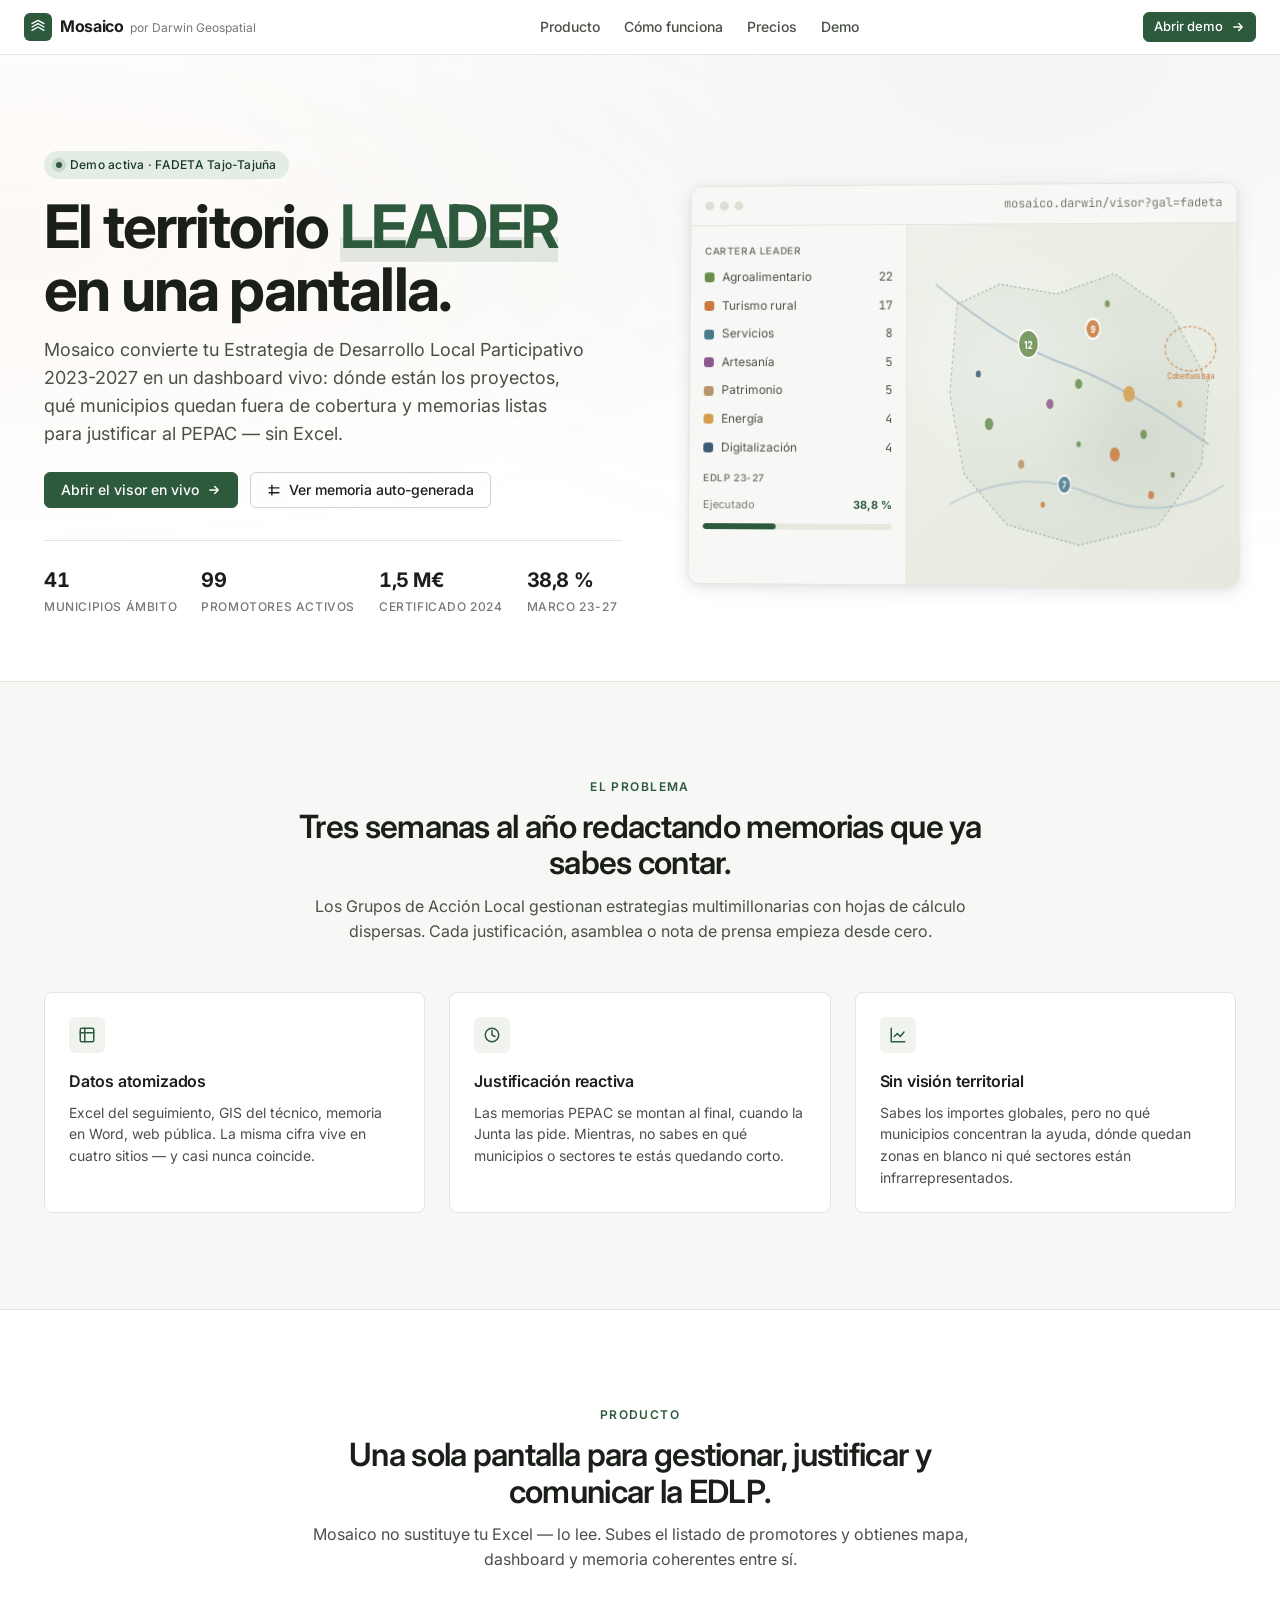
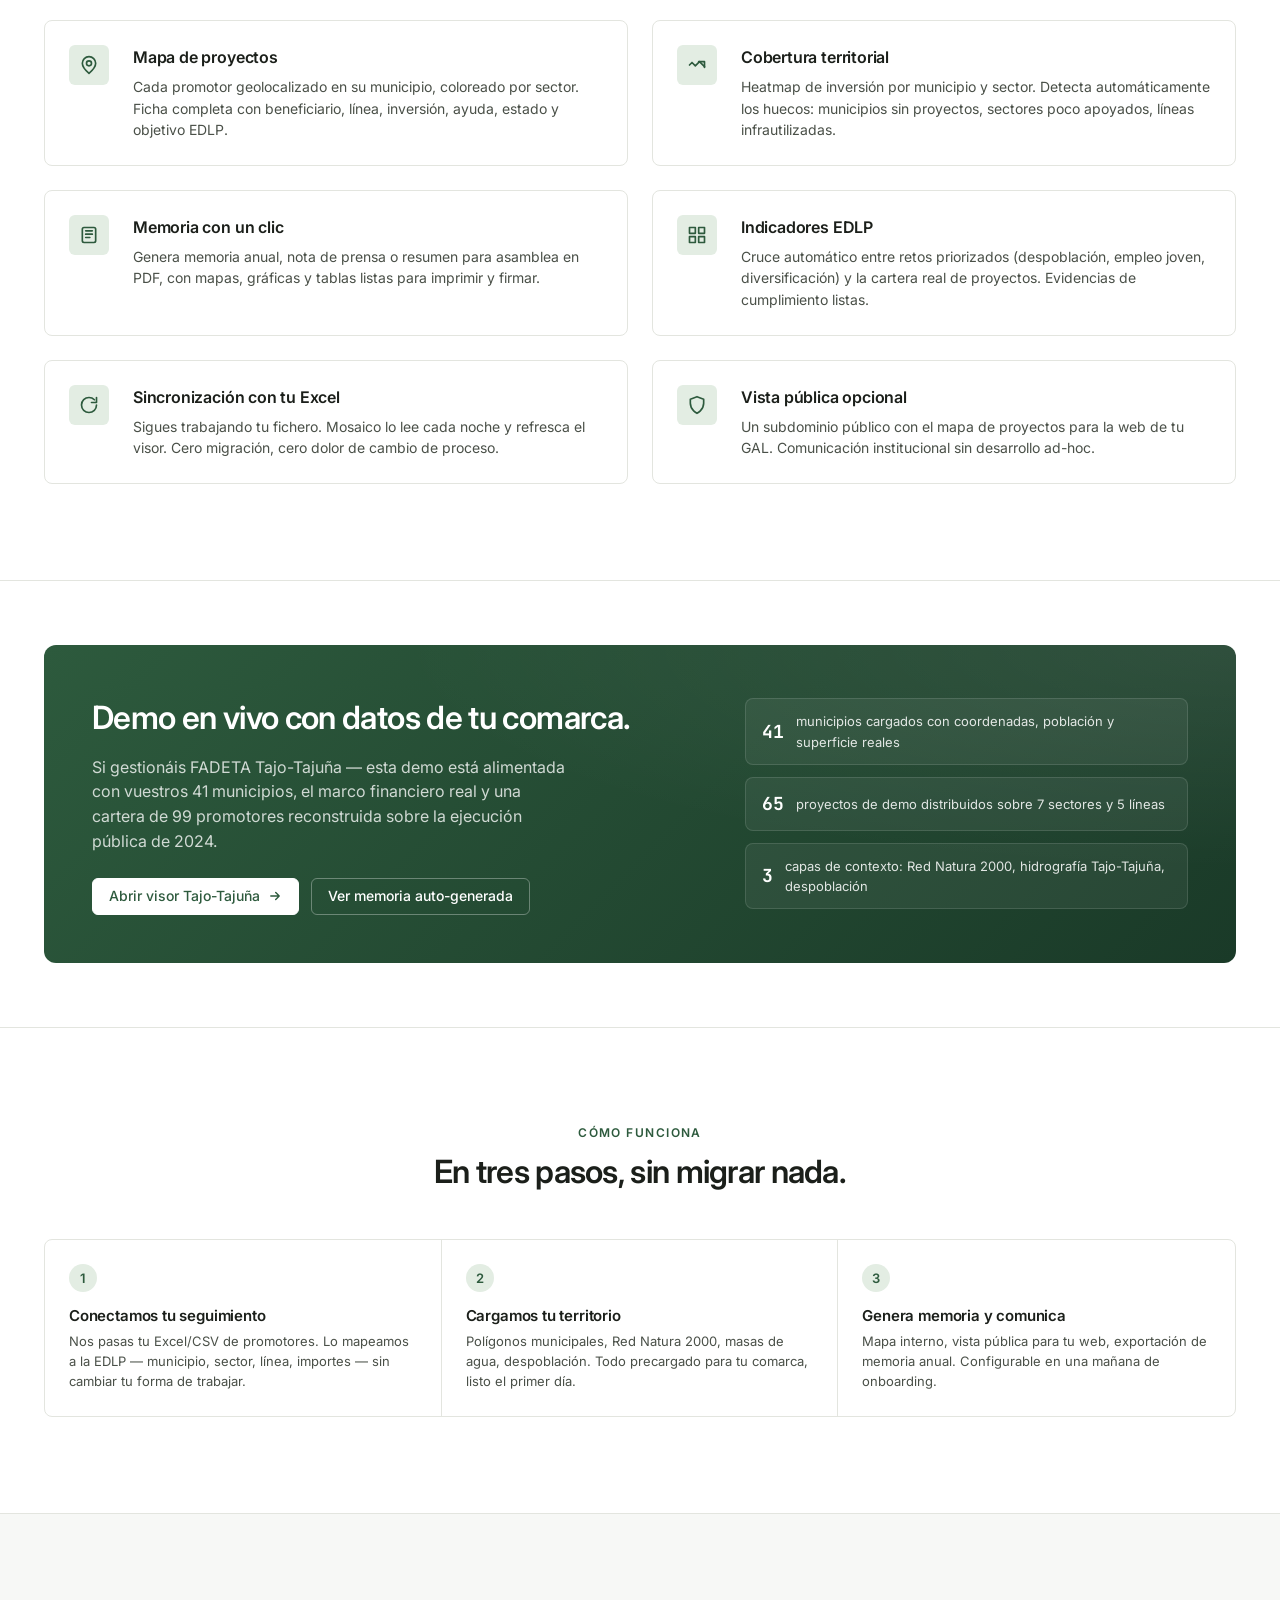
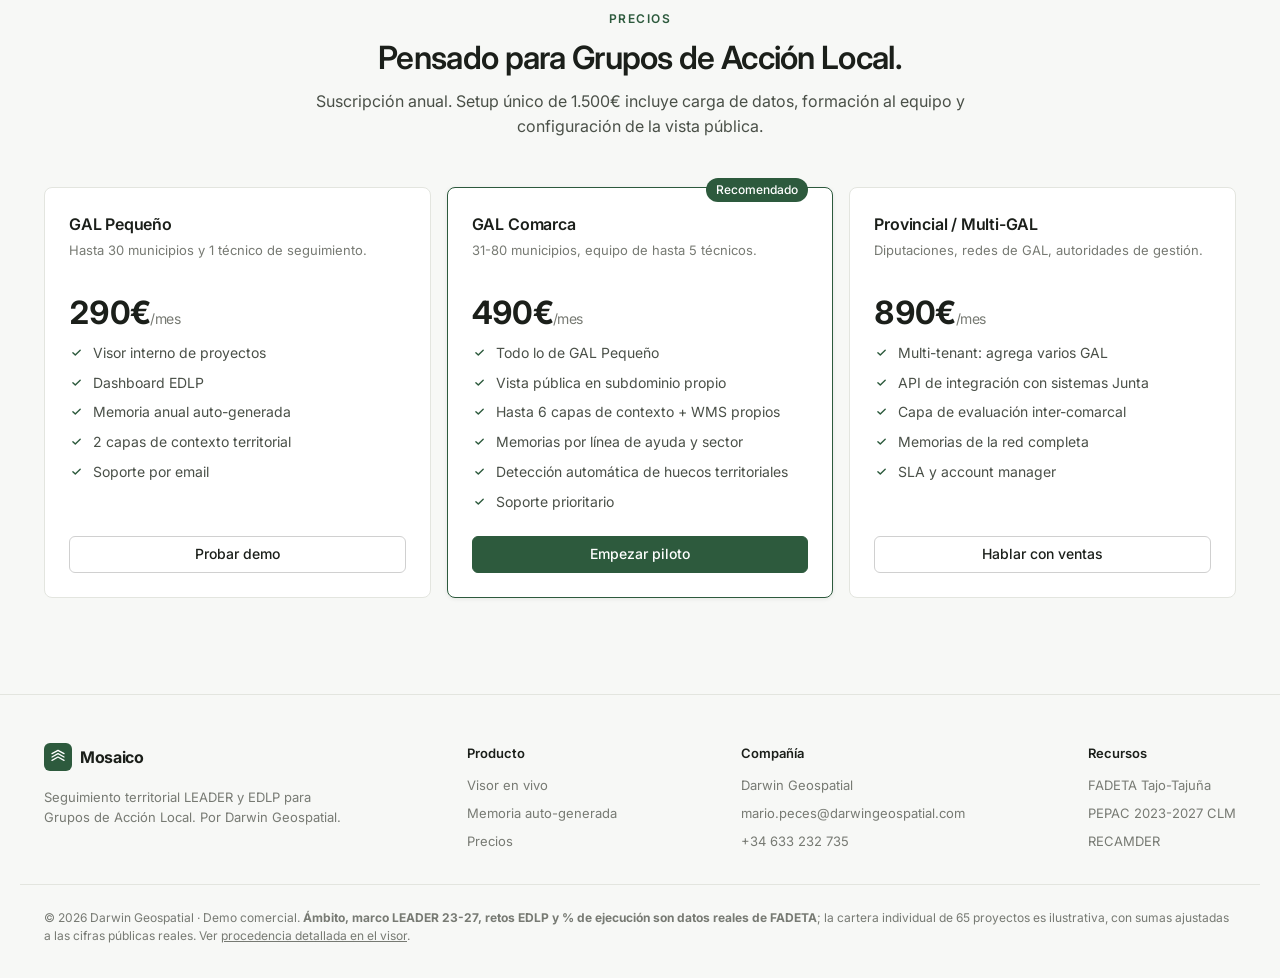
==== commit 14535e50: "Mark all simulated / approximate data in visor and memoria Hacer transparente para el cliente qué da" ====
--- a/index.html
+++ b/index.html
@@ -395,7 +395,7 @@
     </div>
   </div>
   <div class="container" style="margin-top:32px; padding-top:24px; border-top:1px solid var(--border); font-size:12px;">
-    <span>© 2026 Darwin Geospatial. Demo con datos públicos de FADETA Tajo-Tajuña. Proyectos LEADER simulados con fines comerciales.</span>
+    <span>© 2026 Darwin Geospatial · Demo comercial. <strong>Ámbito, marco LEADER 23-27, retos EDLP y % de ejecución son datos reales de FADETA</strong>; la cartera individual de 65 proyectos es ilustrativa, con sumas ajustadas a las cifras públicas reales. Ver <a href="visor.html" style="text-decoration:underline;">procedencia detallada en el visor</a>.</span>
   </div>
 </footer>
 
